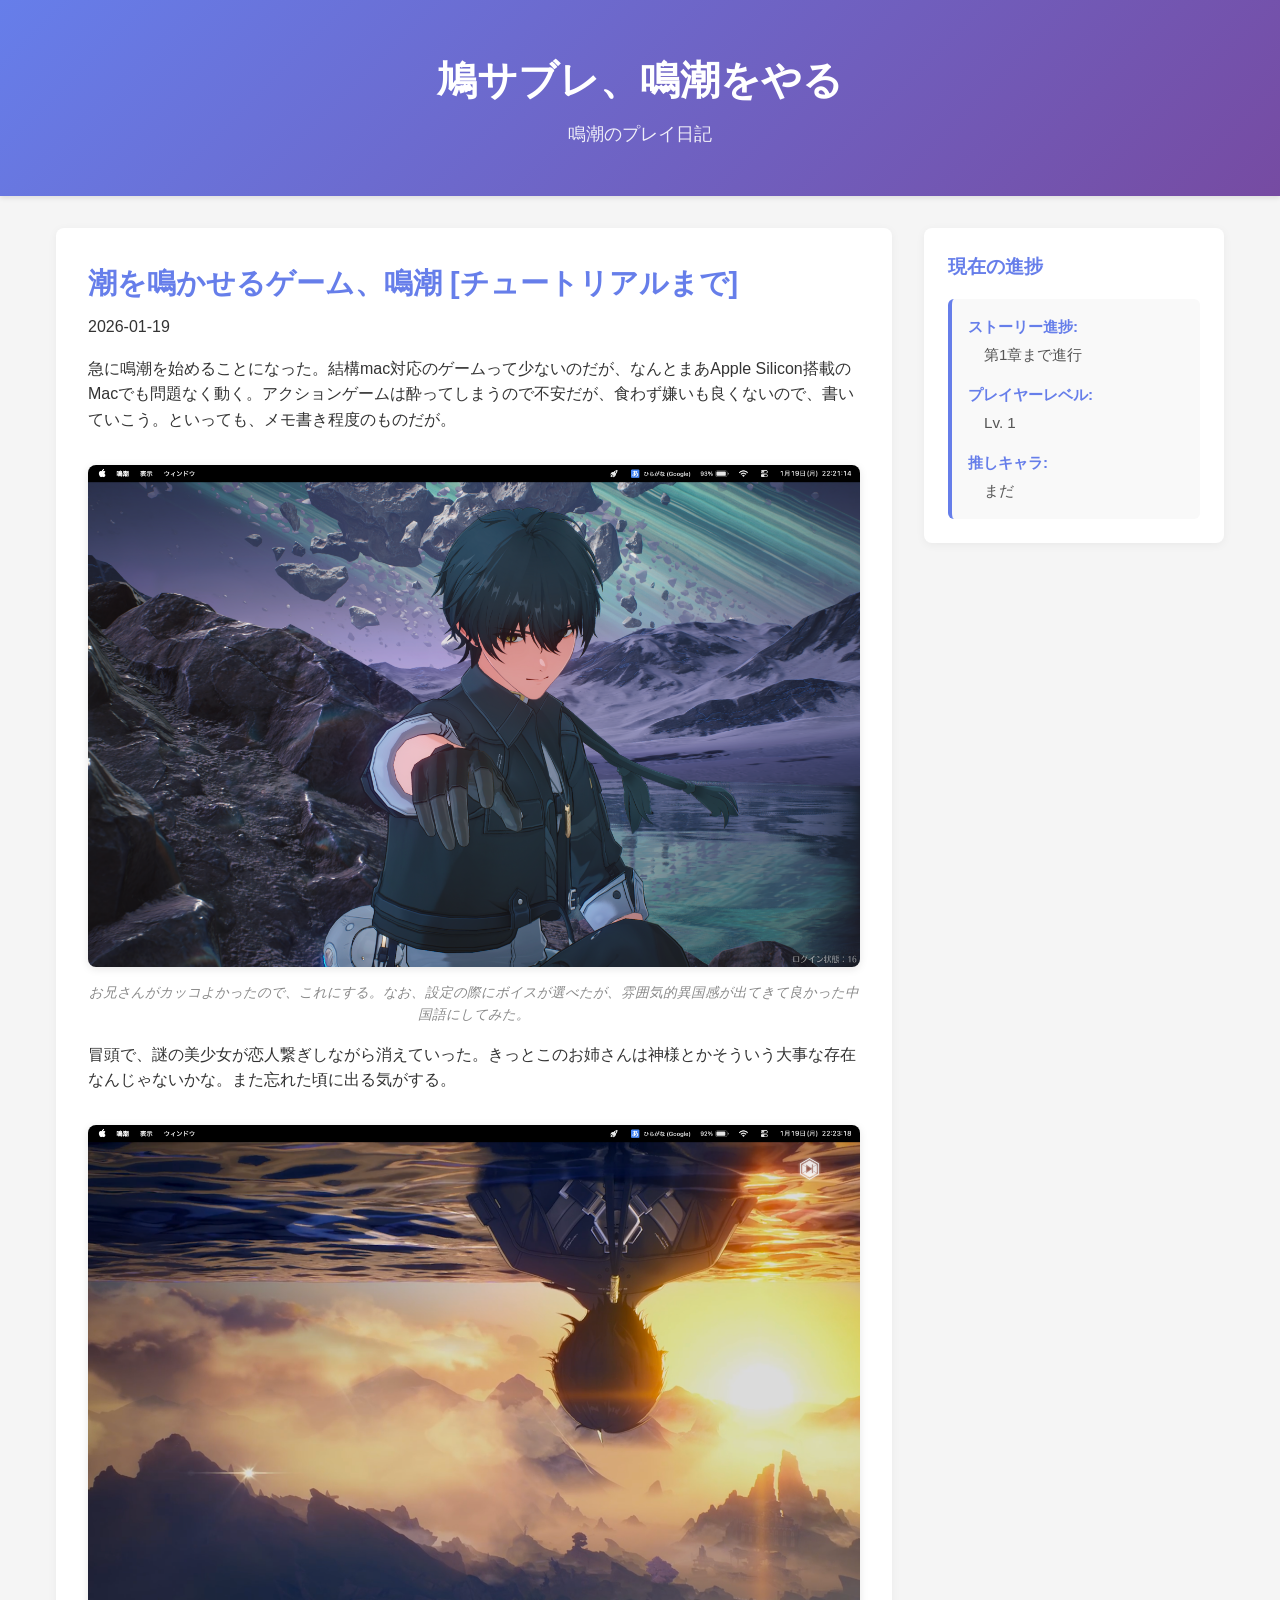
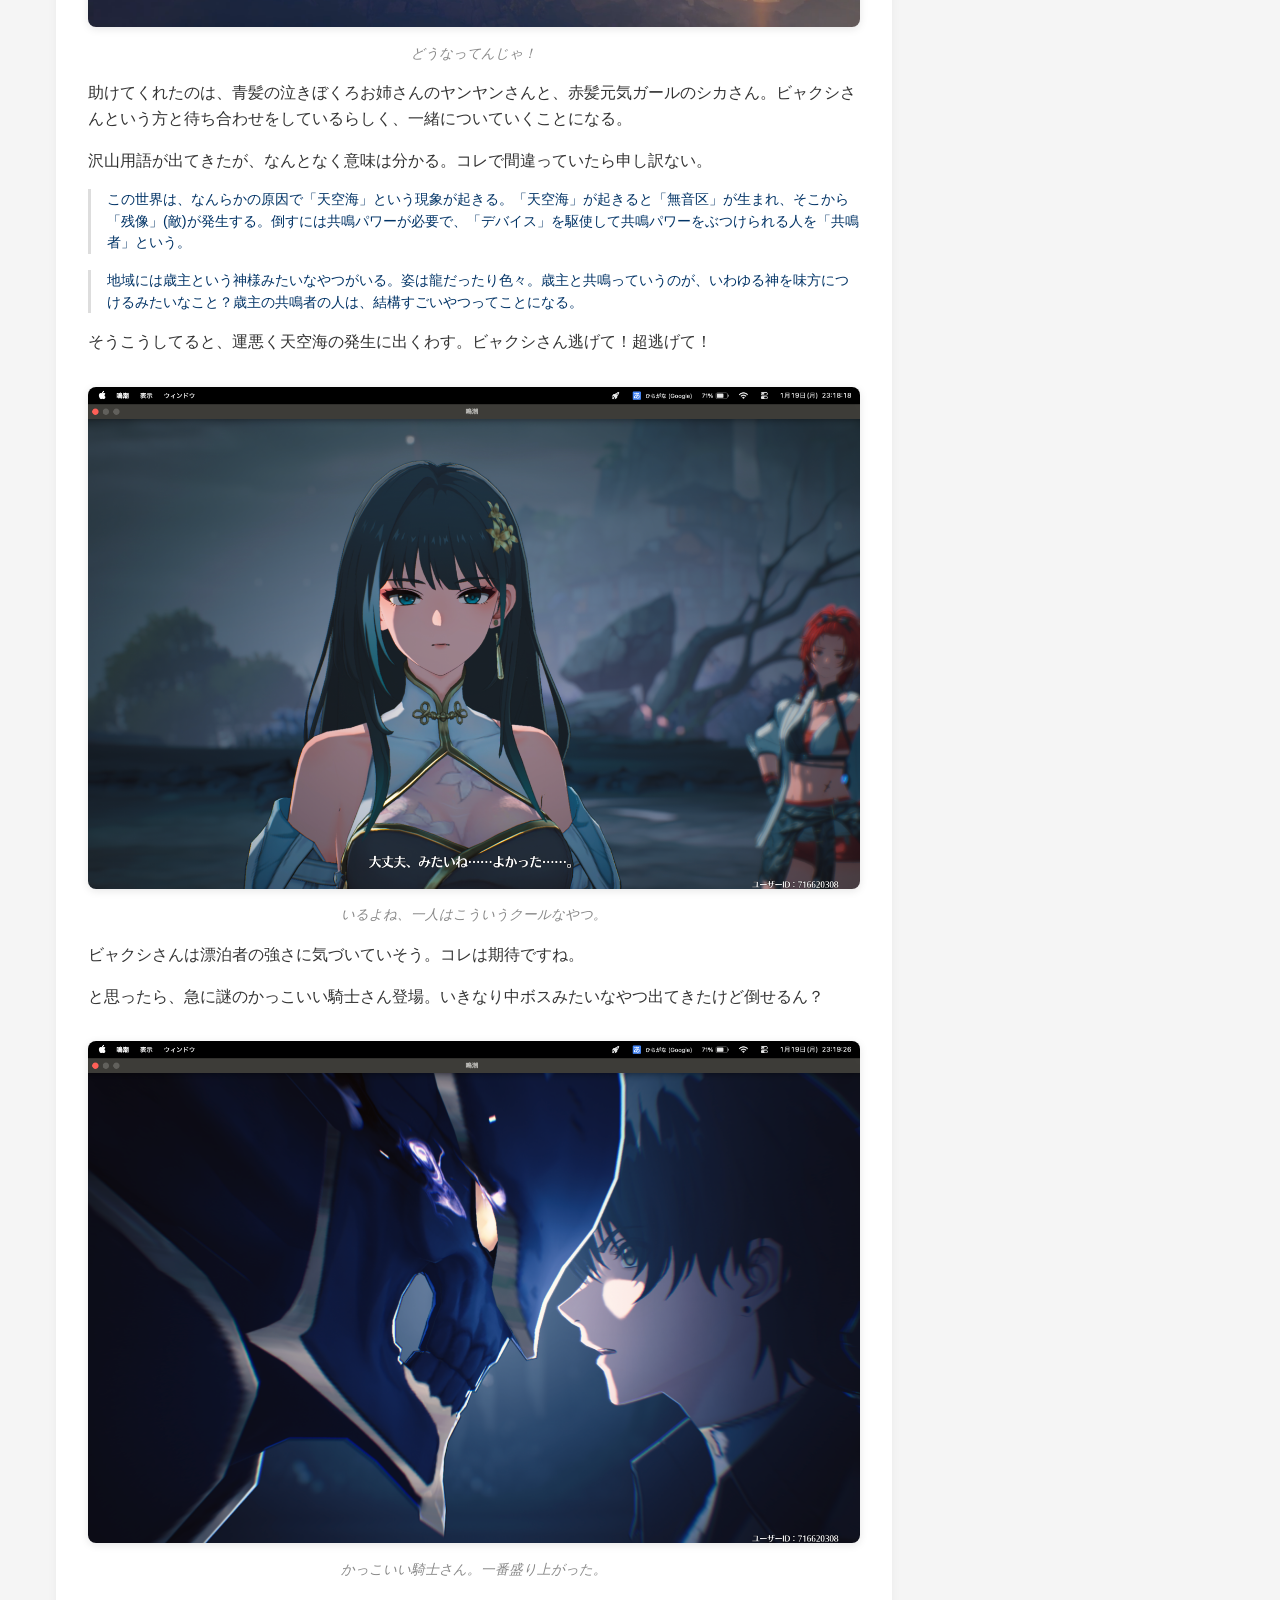
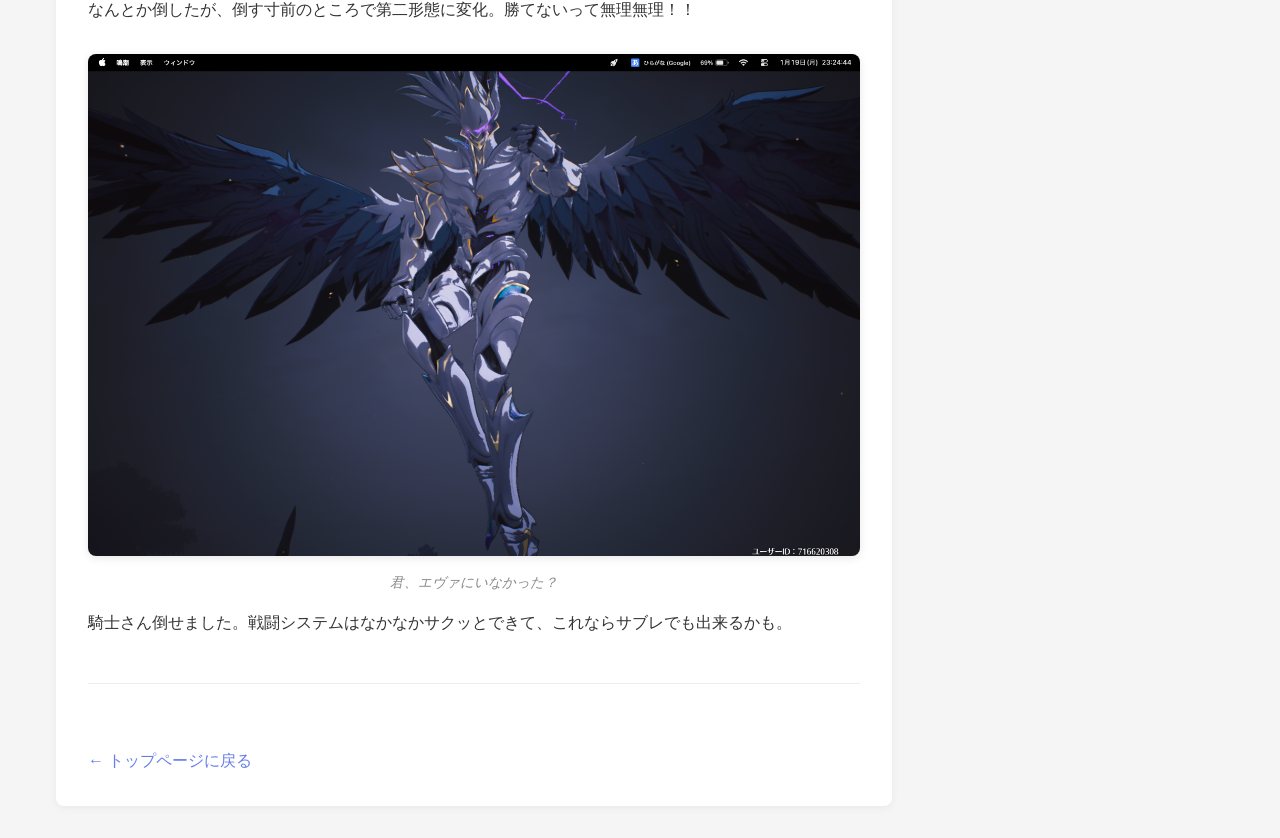
==== posts/2026-01-19.html @ f9e0511e "init" ====
<!DOCTYPE html>
<html lang="ja">
<head>
    <meta charset="UTF-8">
    <meta name="viewport" content="width=device-width, initial-scale=1.0">
    <title>潮を鳴かせるゲーム、鳴潮 - 鳩サブレ、鳴潮をやる</title>
    <link rel="stylesheet" href="../style.css">
</head>
<body>
    <header>
        <h1>鳩サブレ、鳴潮をやる</h1>
        <p>鳴潮のプレイ日記</p>
    </header>

    <main class="container">
        <section class="posts">
            <article class="post">
                <h2>潮を鳴かせるゲーム、鳴潮 [チュートリアルまで]</h2>
                <p class="date">2026-01-19</p>

                <p>急に鳴潮を始めることになった。結構mac対応のゲームって少ないのだが、なんとまあApple Silicon搭載のMacでも問題なく動く。アクションゲームは酔ってしまうので不安だが、食わず嫌いも良くないので、書いていこう。といっても、メモ書き程度のものだが。</p>

                <div class="post-image-group" data-src="../image/2026-01-19/1_oniisan.png" data-caption="お兄さんがカッコよかったので、これにする。なお、設定の際にボイスが選べたが、雰囲気的異国感が出てきて良かった中国語にしてみた。"></div>

                <p>冒頭で、謎の美少女が恋人繋ぎしながら消えていった。きっとこのお姉さんは神様とかそういう大事な存在なんじゃないかな。また忘れた頃に出る気がする。</p>
                <div class="post-image-group" data-src="../image/2026-01-19/4_amazing.png" data-caption="どうなってんじゃ！"></div>

                <p>助けてくれたのは、青髪の泣きぼくろお姉さんのヤンヤンさんと、赤髪元気ガールのシカさん。ビャクシさんという方と待ち合わせをしているらしく、一緒についていくことになる。</p>
                <p>沢山用語が出てきたが、なんとなく意味は分かる。コレで間違っていたら申し訳ない。</p>
                <p class="post-kousatu">この世界は、なんらかの原因で「天空海」という現象が起きる。「天空海」が起きると「無音区」が生まれ、そこから「残像」(敵)が発生する。倒すには共鳴パワーが必要で、「デバイス」を駆使して共鳴パワーをぶつけられる人を「共鳴者」という。</p>
                <p class="post-kousatu">地域には歳主という神様みたいなやつがいる。姿は龍だったり色々。歳主と共鳴っていうのが、いわゆる神を味方につけるみたいなこと？歳主の共鳴者の人は、結構すごいやつってことになる。</p>

                <p>そうこうしてると、運悪く天空海の発生に出くわす。ビャクシさん逃げて！超逃げて！</p>
                <div class="post-image-group" data-src="../image/2026-01-19/9_byakusi.png" data-caption="いるよね、一人はこういうクールなやつ。"></div>

                <p>ビャクシさんは漂泊者の強さに気づいていそう。コレは期待ですね。</p>
                <p>と思ったら、急に謎のかっこいい騎士さん登場。いきなり中ボスみたいなやつ出てきたけど倒せるん？</p>
                <div class="post-image-group" data-src="../image/2026-01-19/10_kakkoii.png" data-caption="かっこいい騎士さん。一番盛り上がった。"></div>

                <p>なんとか倒したが、倒す寸前のところで第二形態に変化。勝てないって無理無理！！</p>
                <div class="post-image-group" data-src="../image/2026-01-19/11_eva.png" data-caption="君、エヴァにいなかった？"></div>

                <p>騎士さん倒せました。戦闘システムはなかなかサクッとできて、これならサブレでも出来るかも。</p>
                <p></p>

                
            </article>
            
            <a href="../index.html" class="back-link">← トップページに戻る</a>
        </section>

        <aside class="sidebar" id="sidebar-progress">
        </aside>
    </main>

    <script src="../components/progress.js"></script>
    <script src="../components/post-image.js"></script>
    <script>
        renderProgressInfo('#sidebar-progress');
    </script>
</body>
</html>
---- style.css ----
* {
    margin: 0;
    padding: 0;
    box-sizing: border-box;
}

body {
    font-family: 'Segoe UI', Tahoma, Geneva, Verdana, sans-serif;
    line-height: 1.6;
    color: #333;
    background-color: #f5f5f5;
}

header {
    background: linear-gradient(135deg, #667eea 0%, #764ba2 100%);
    color: white;
    text-align: center;
    padding: 3rem 1rem;
    box-shadow: 0 2px 5px rgba(0,0,0,0.1);
}

header h1 {
    font-size: 2.5rem;
    margin-bottom: 0.5rem;
}

header p {
    font-size: 1.1rem;
    opacity: 0.9;
}

.container {
    display: grid;
    grid-template-columns: 1fr 300px;
    gap: 2rem;
    max-width: 1200px;
    margin: 2rem auto;
    padding: 0 1rem;
}

.posts {
    background: white;
    padding: 2rem;
    border-radius: 8px;
    box-shadow: 0 2px 10px rgba(0,0,0,0.05);
}

.posts h2 {
    color: #667eea;
    margin-bottom: 1.5rem;
    font-size: 1.5rem;
}

.post-list {
    list-style: none;
}

.post-list li {
    padding: 0.75rem 0;
    border-bottom: 1px solid #eee;
}

.post-list li:last-child {
    border-bottom: none;
}

.post-list a {
    color: #667eea;
    text-decoration: none;
    font-size: 1.1rem;
    transition: color 0.3s;
}

.post-list a:hover {
    color: #764ba2;
    text-decoration: underline;
}

.post {
    margin-bottom: 3rem;
    padding-bottom: 2rem;
    border-bottom: 1px solid #eee;
}

.post:last-child {
    border-bottom: none;
    margin-bottom: 0;
    padding-bottom: 0;
}

.post h2 {
    margin-bottom: 0.5rem;
    font-size: 1.8rem;
}

.post-title-link {
    color: #667eea;
    text-decoration: none;
    transition: color 0.3s;
}

.post-title-link:hover {
    color: #764ba2;
}

.post-date {
    color: #888;
    font-size: 0.9rem;
    margin-bottom: 1rem;
}

.post-image {
    max-width: 100%;
    height: auto;
    border-radius: 8px;
    margin: 1rem 0 0.5rem 0;
    box-shadow: 0 2px 8px rgba(0,0,0,0.1);
}

.post-caption {
    font-size: 0.85rem;
    color: #888;
    margin: 0 0 1rem 0;
    font-style: italic;
    text-align: center;
}

.post-kousatu {
    font-size: 0.9rem;
    color: #003366;
    margin: 0.5rem 0 1rem 0;
    padding-left: 1rem;
    border-left: 3px solid #ddd;
    line-height: 1.5;
}

.post p {
    margin-bottom: 1rem;
}

.back-link {
    display: inline-block;
    margin-top: 1rem;
    color: #667eea;
    text-decoration: none;
    transition: color 0.3s;
    font-weight: 500;
}

.back-link:hover {
    color: #764ba2;
    text-decoration: underline;
}

.sidebar {
    background: white;
    padding: 1.5rem;
    border-radius: 8px;
    box-shadow: 0 2px 10px rgba(0,0,0,0.05);
    height: fit-content;
}

.sidebar h3 {
    color: #667eea;
    margin-top: 0;
    margin-bottom: 1rem;
    font-size: 1.2rem;
}

.sidebar p {
    font-size: 0.95rem;
    margin-bottom: 1.5rem;
    line-height: 1.5;
}

.sidebar ul {
    list-style: none;
}

.sidebar ul li {
    margin-bottom: 0.5rem;
}

.sidebar ul li a {
    color: #667eea;
    text-decoration: none;
    transition: color 0.3s;
}

.sidebar ul li a:hover {
    color: #764ba2;
    text-decoration: underline;
}

.progress-info {
    background-color: #f9f9f9;
    padding: 1rem;
    border-radius: 6px;
    border-left: 4px solid #667eea;
}

.progress-item {
    margin-bottom: 1rem;
}

.progress-item:last-child {
    margin-bottom: 0;
}

.progress-item strong {
    color: #667eea;
    display: block;
    margin-bottom: 0.3rem;
    font-size: 0.95rem;
}

.progress-item p {
    margin: 0;
    padding-left: 1rem;
    color: #555;
}

footer {
    background-color: #333;
    color: white;
    text-align: center;
    padding: 2rem 1rem;
    margin-top: 3rem;
    font-size: 0.9rem;
}

@media (max-width: 768px) {
    .container {
        grid-template-columns: 1fr;
    }

    header h1 {
        font-size: 1.8rem;
    }

    .posts {
        padding: 1rem;
    }

    .sidebar {
        padding: 1rem;
    }
}
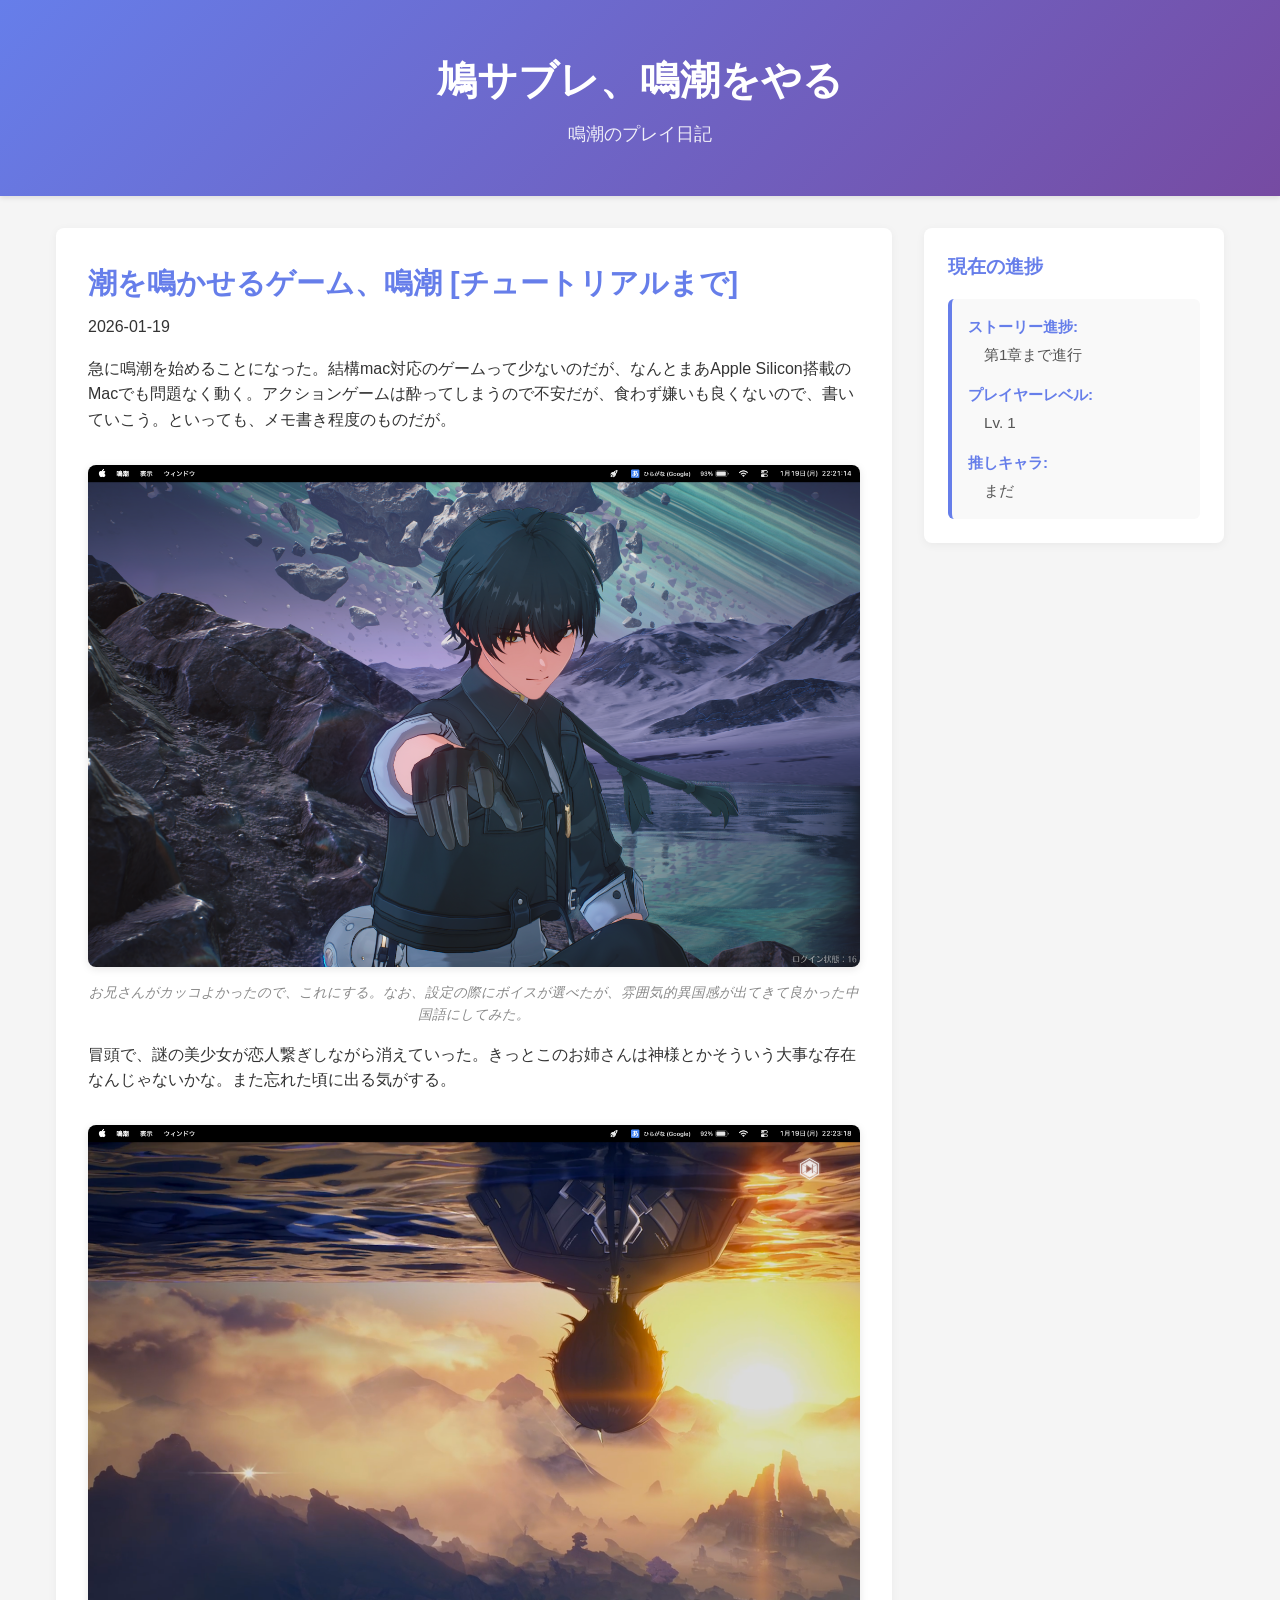
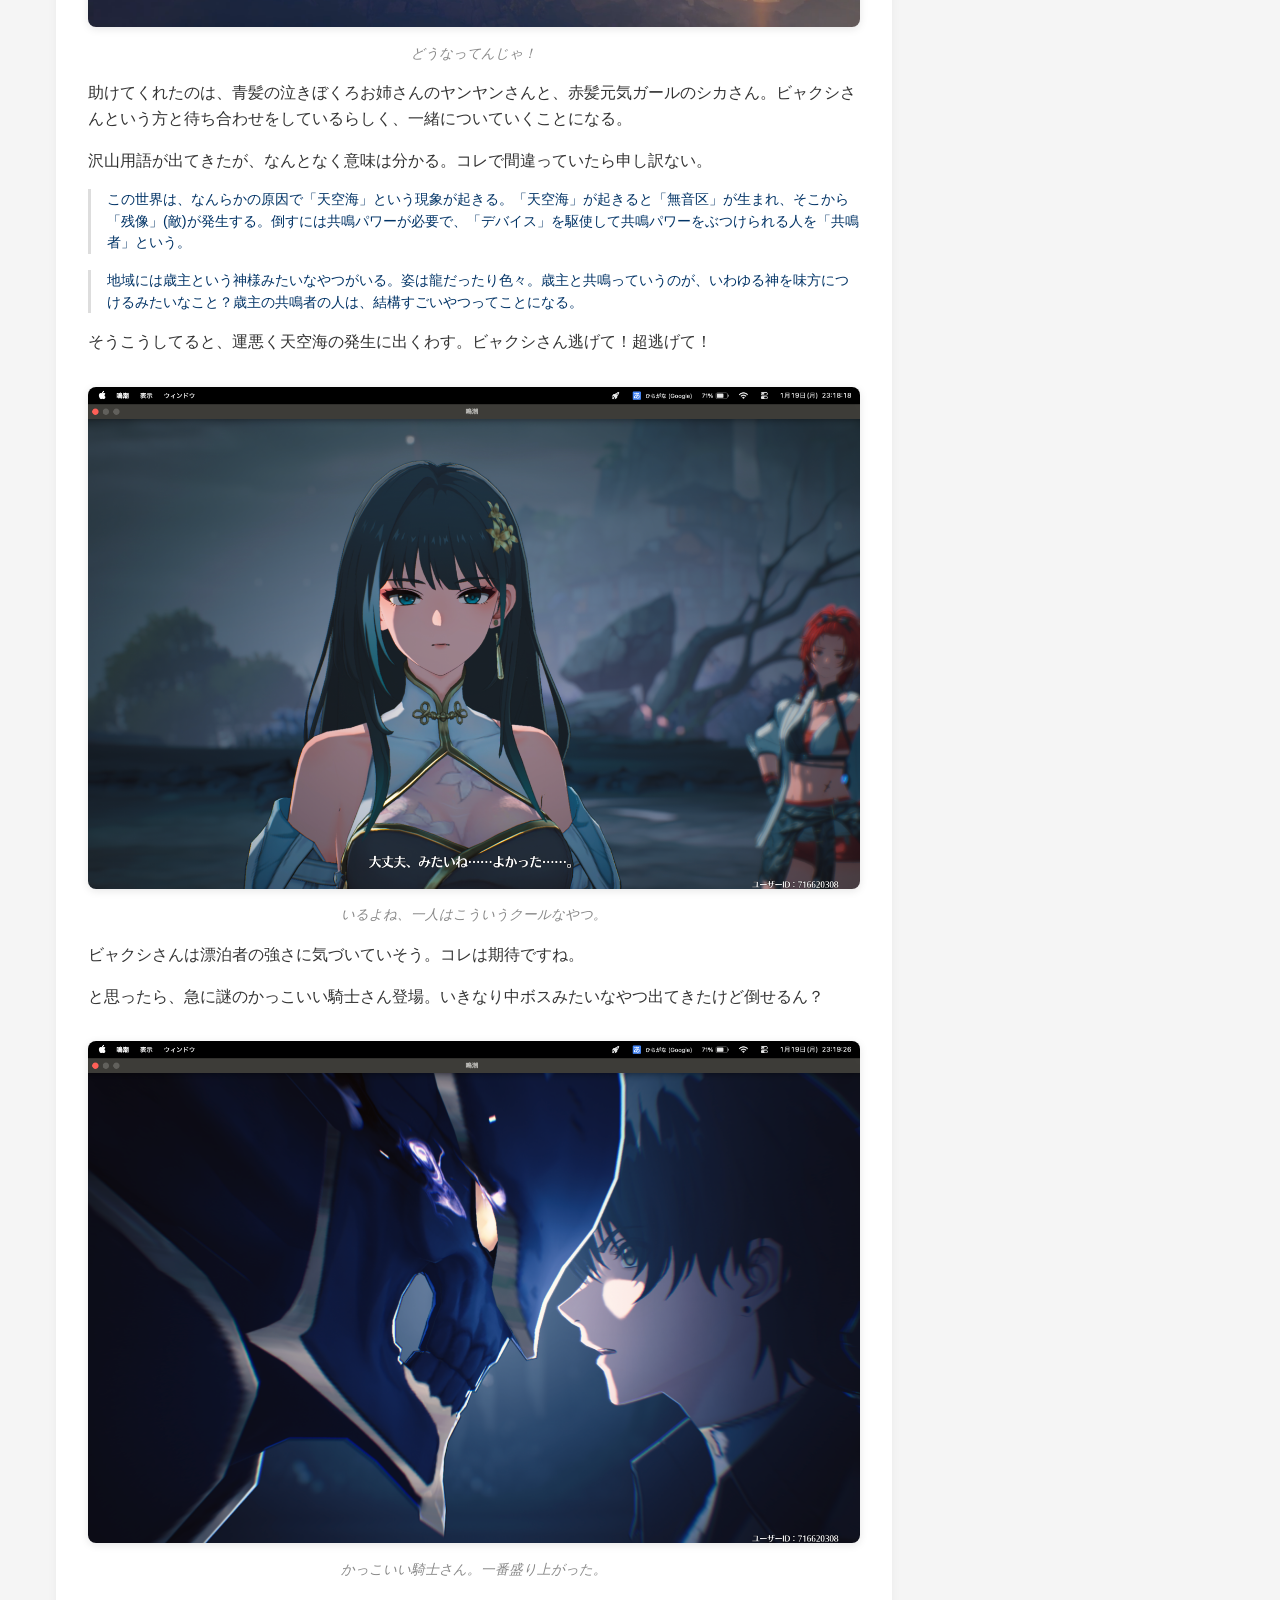
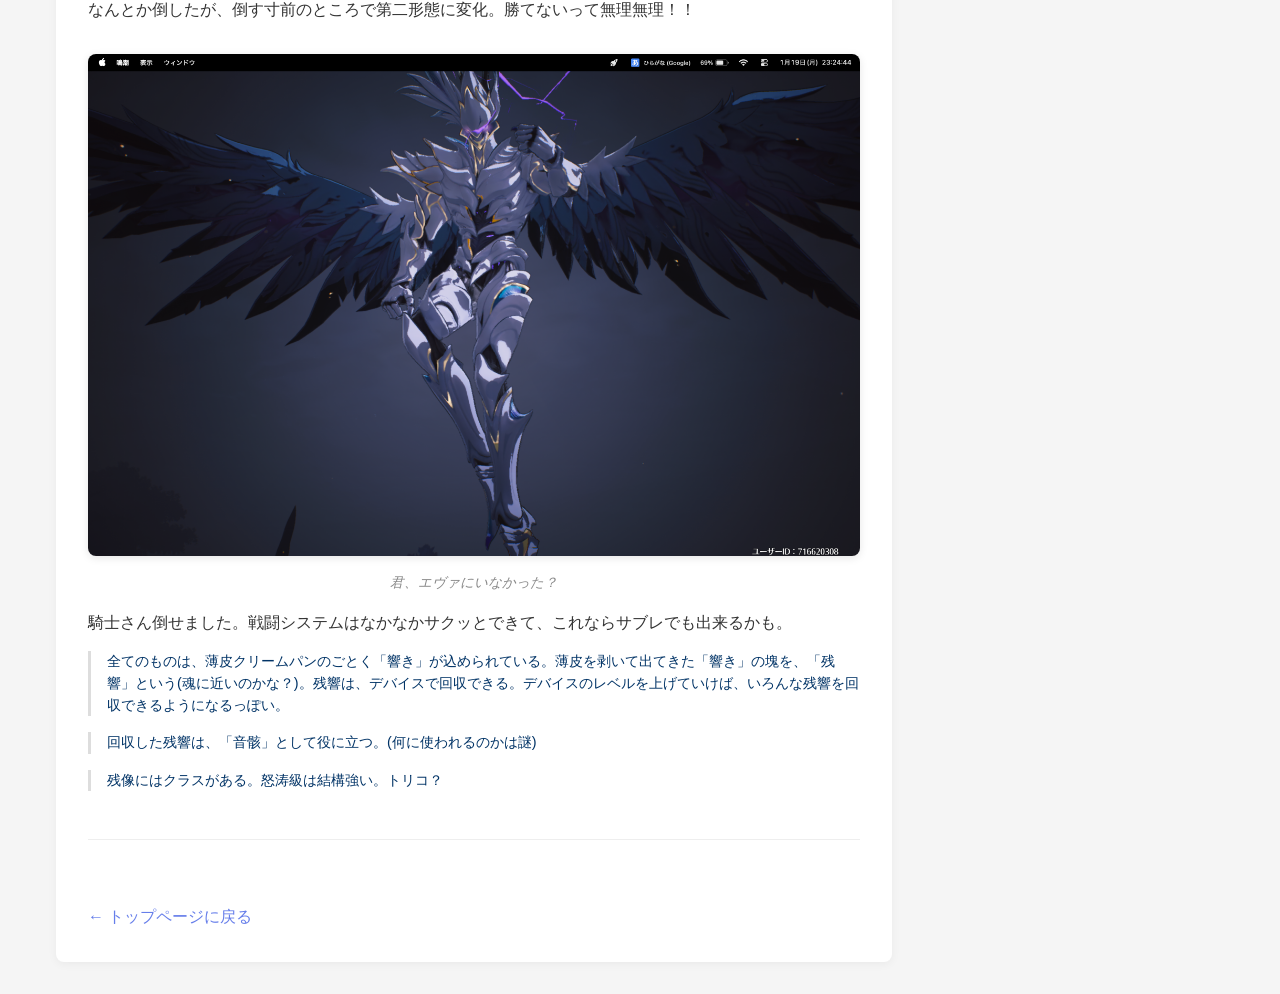
==== commit 664c92a1: "追加した" ====
--- a/posts/2026-01-19.html
+++ b/posts/2026-01-19.html
@@ -41,8 +41,10 @@
                 <div class="post-image-group" data-src="../image/2026-01-19/11_eva.png" data-caption="君、エヴァにいなかった？"></div>
 
                 <p>騎士さん倒せました。戦闘システムはなかなかサクッとできて、これならサブレでも出来るかも。</p>
-                <p></p>
 
+                <p class="post-kousatu">全てのものは、薄皮クリームパンのごとく「響き」が込められている。薄皮を剥いて出てきた「響き」の塊を、「残響」という(魂に近いのかな？)。残響は、デバイスで回収できる。デバイスのレベルを上げていけば、いろんな残響を回収できるようになるっぽい。</p>
+                <p class="post-kousatu">回収した残響は、「音骸」として役に立つ。(何に使われるのかは謎)</p>
+                <p class="post-kousatu">残像にはクラスがある。怒涛級は結構強い。トリコ？</p>
                 
             </article>
             
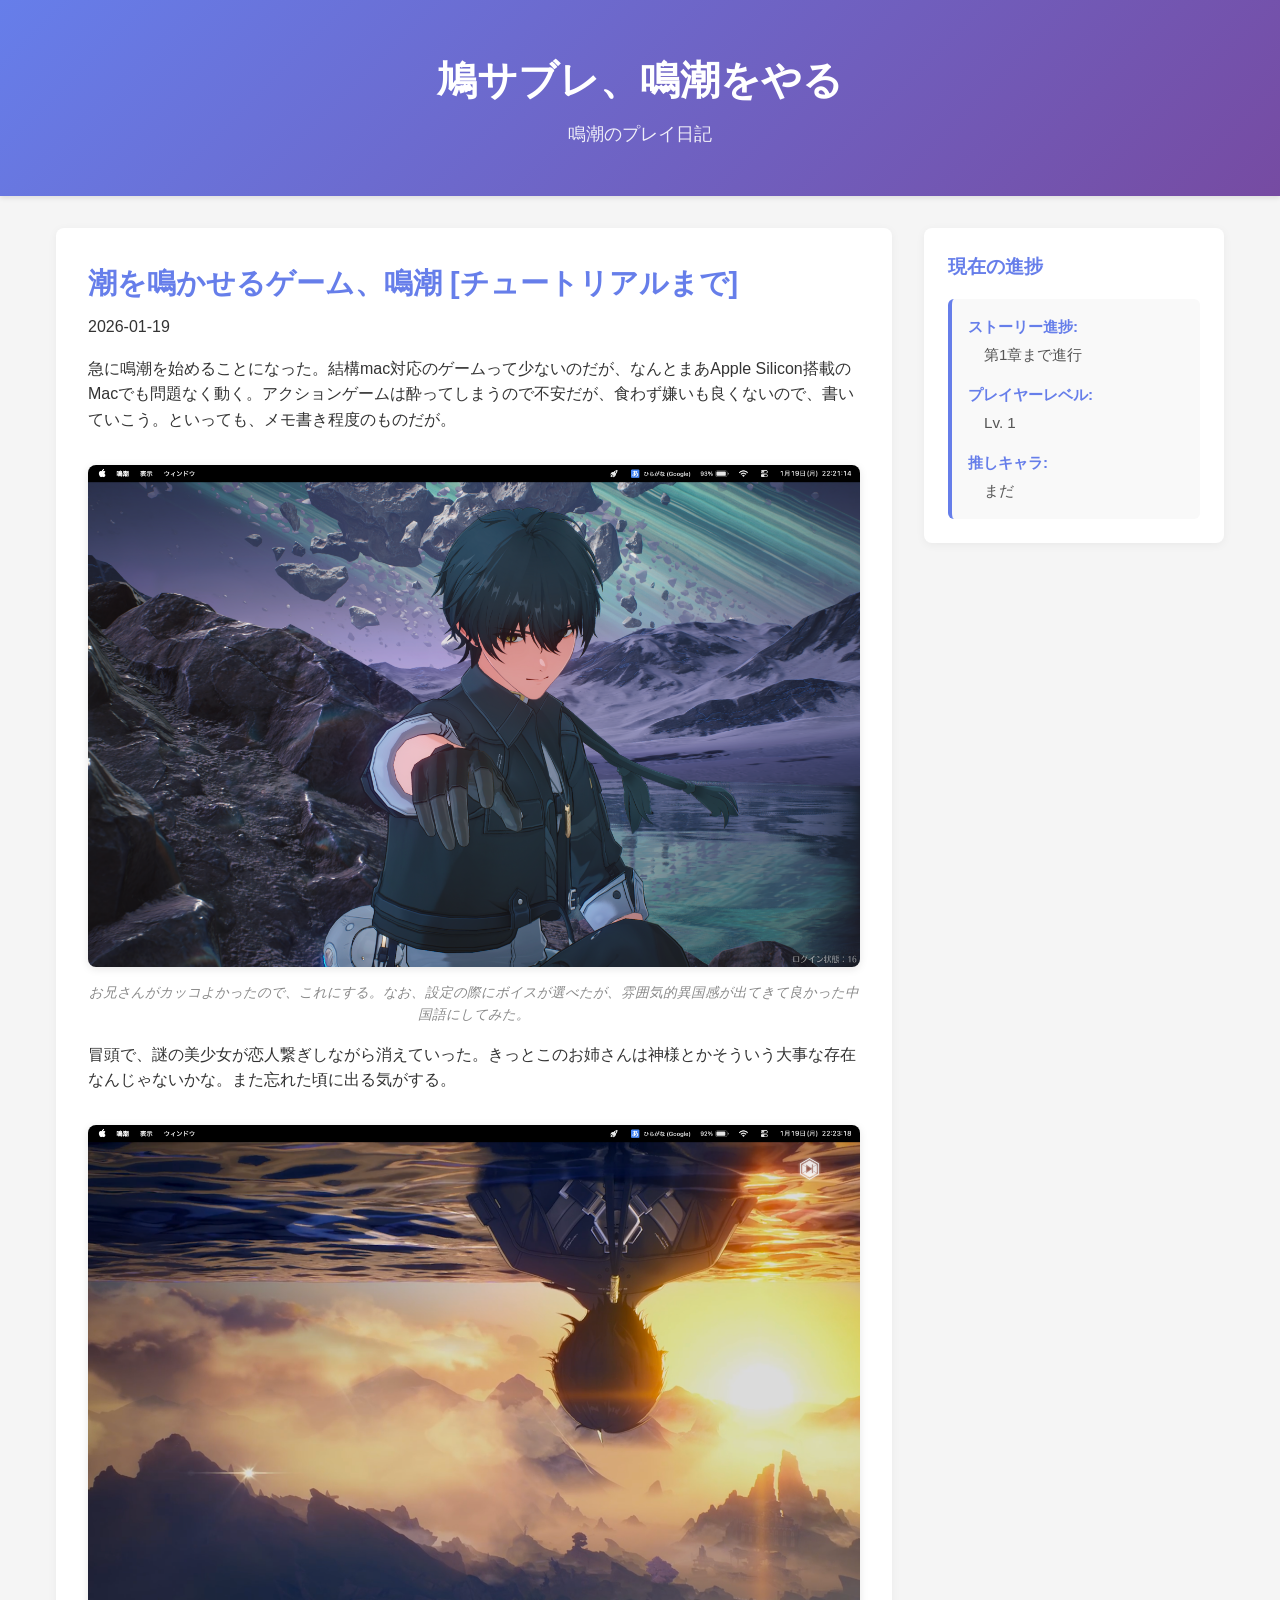
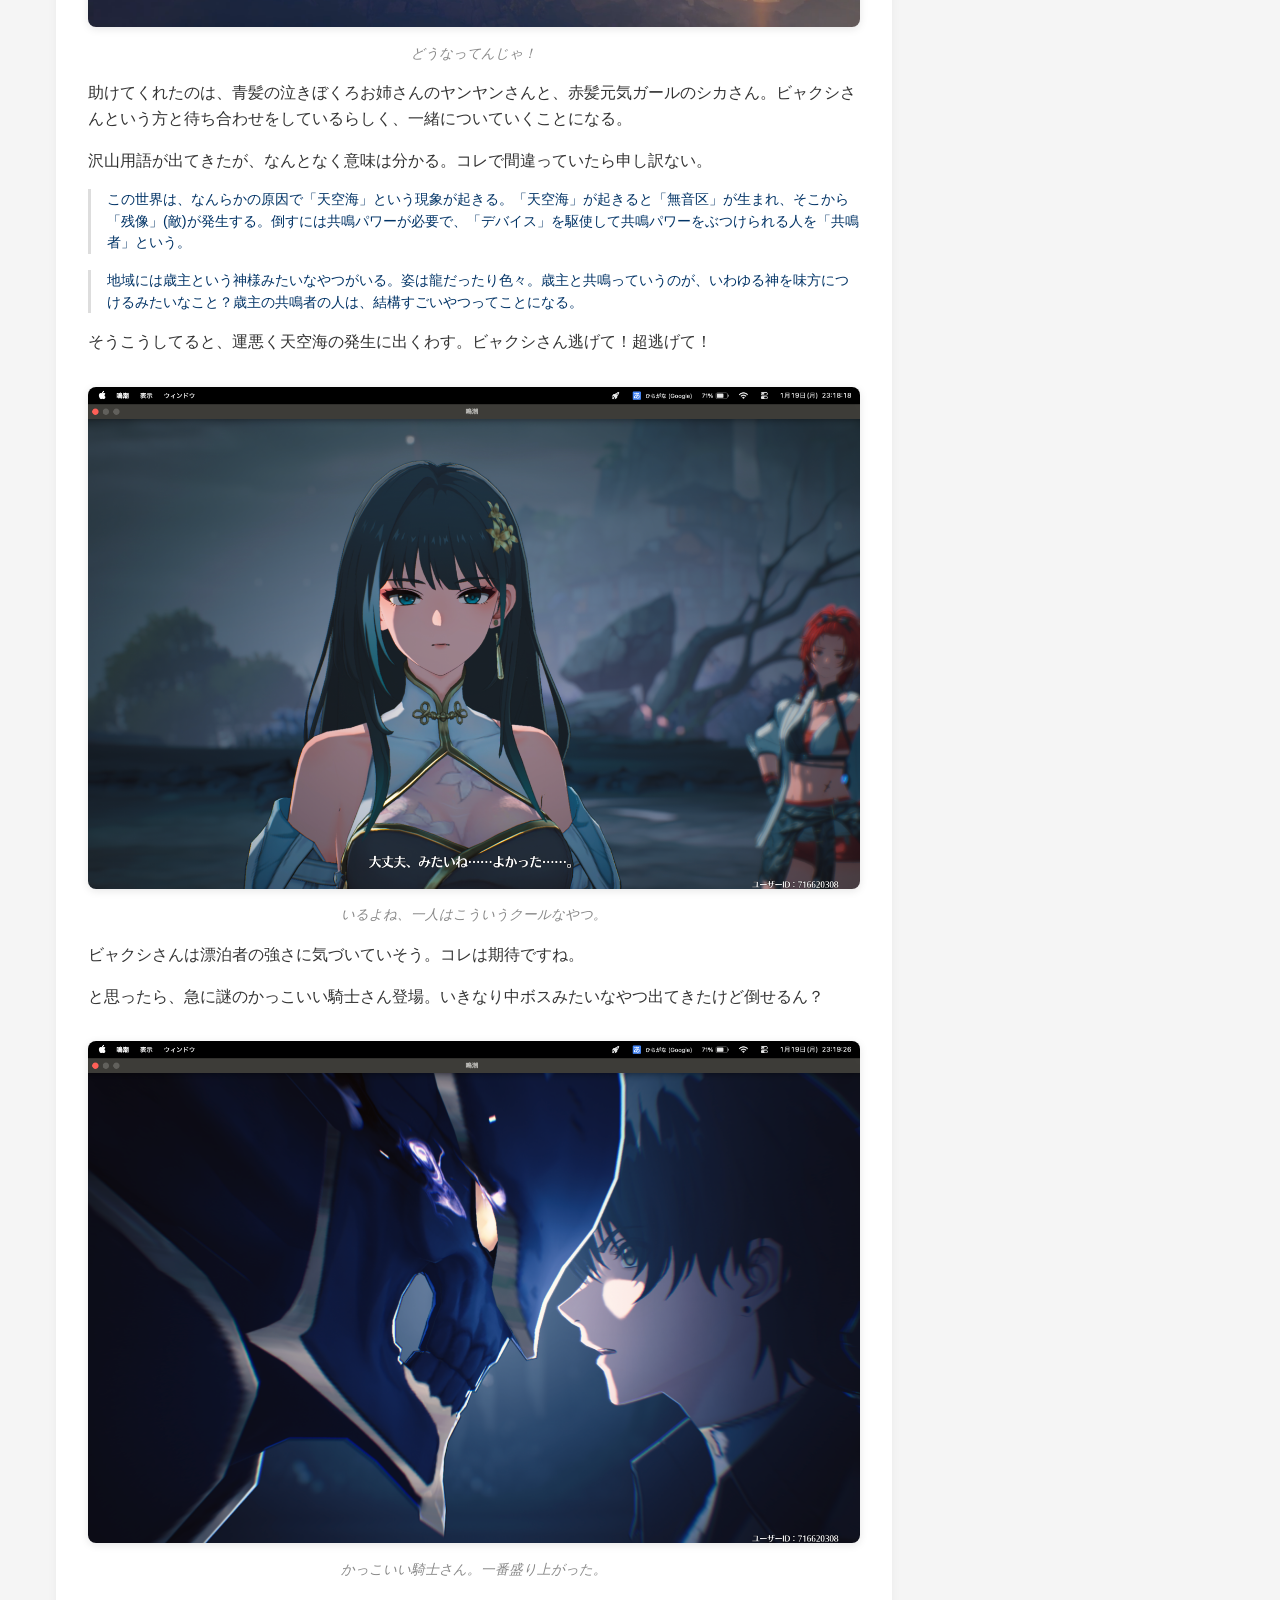
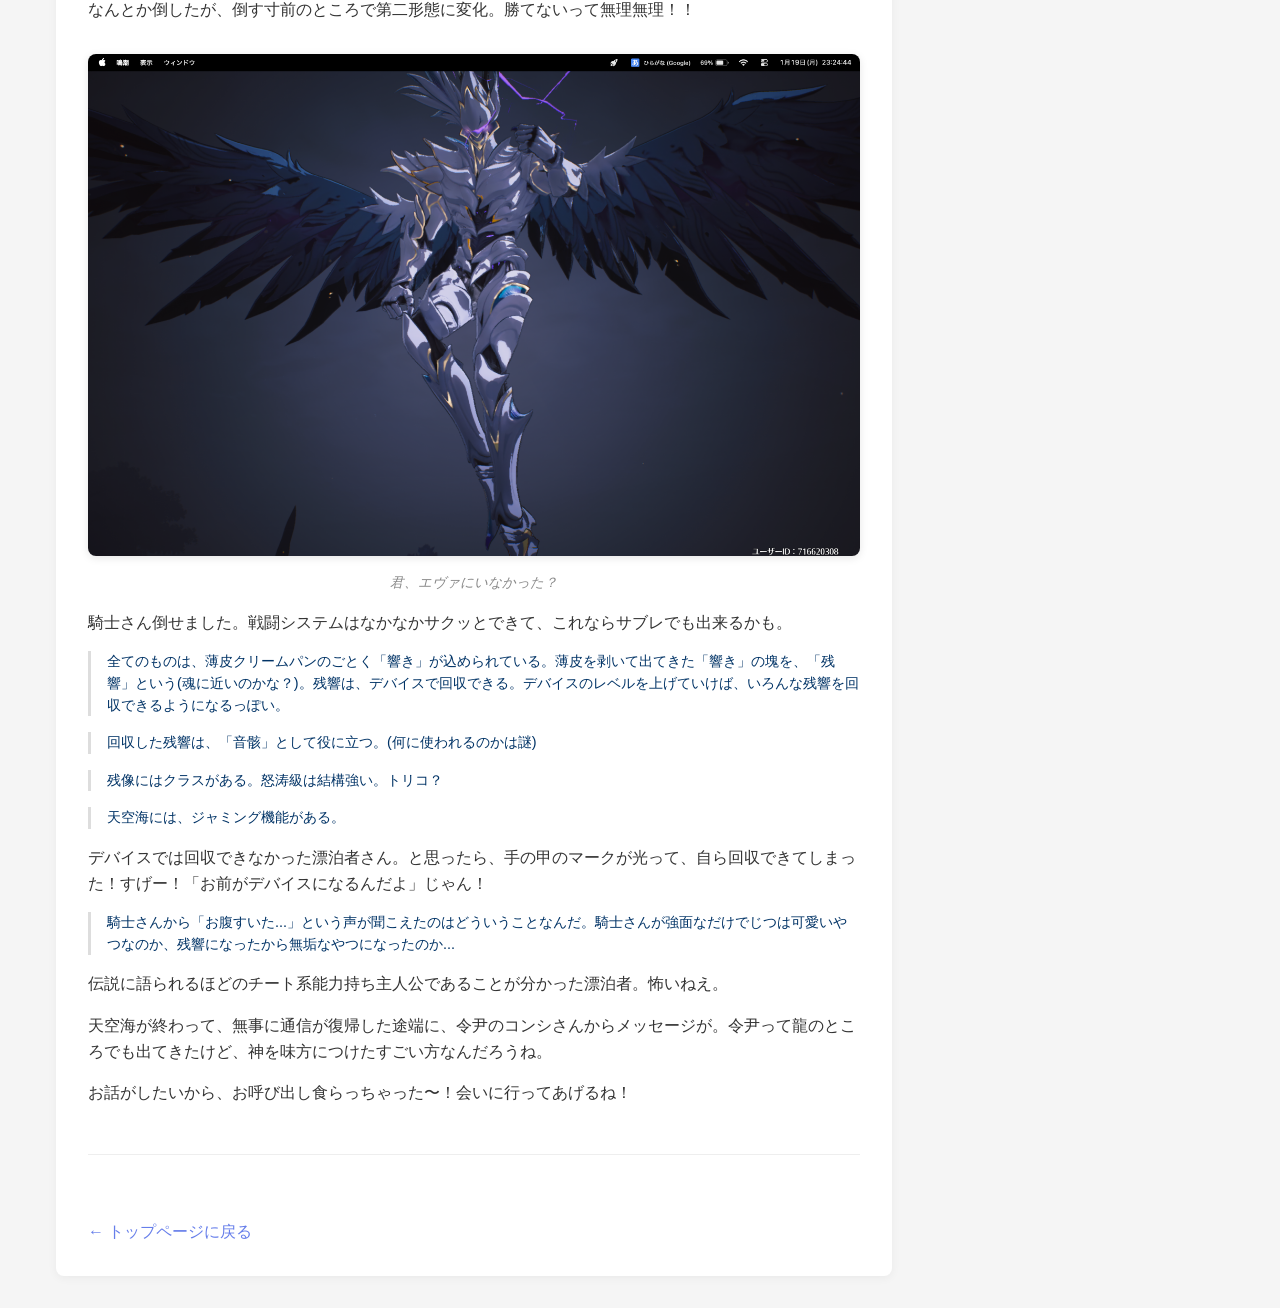
==== commit b82f1996: "tutorial 1" ====
--- a/posts/2026-01-19.html
+++ b/posts/2026-01-19.html
@@ -45,6 +45,14 @@
                 <p class="post-kousatu">全てのものは、薄皮クリームパンのごとく「響き」が込められている。薄皮を剥いて出てきた「響き」の塊を、「残響」という(魂に近いのかな？)。残響は、デバイスで回収できる。デバイスのレベルを上げていけば、いろんな残響を回収できるようになるっぽい。</p>
                 <p class="post-kousatu">回収した残響は、「音骸」として役に立つ。(何に使われるのかは謎)</p>
                 <p class="post-kousatu">残像にはクラスがある。怒涛級は結構強い。トリコ？</p>
+                <p class="post-kousatu">天空海には、ジャミング機能がある。</p>
+
+                <p>デバイスでは回収できなかった漂泊者さん。と思ったら、手の甲のマークが光って、自ら回収できてしまった！すげー！「お前がデバイスになるんだよ」じゃん！</p>
+                <p class="post-kousatu">騎士さんから「お腹すいた...」という声が聞こえたのはどういうことなんだ。騎士さんが強面なだけでじつは可愛いやつなのか、残響になったから無垢なやつになったのか...</p>
+                <p>伝説に語られるほどのチート系能力持ち主人公であることが分かった漂泊者。怖いねえ。</p>
+
+                <p>天空海が終わって、無事に通信が復帰した途端に、令尹のコンシさんからメッセージが。令尹って龍のところでも出てきたけど、神を味方につけたすごい方なんだろうね。</p>
+                <p>お話がしたいから、お呼び出し食らっちゃった〜！会いに行ってあげるね！</p>
                 
             </article>
             
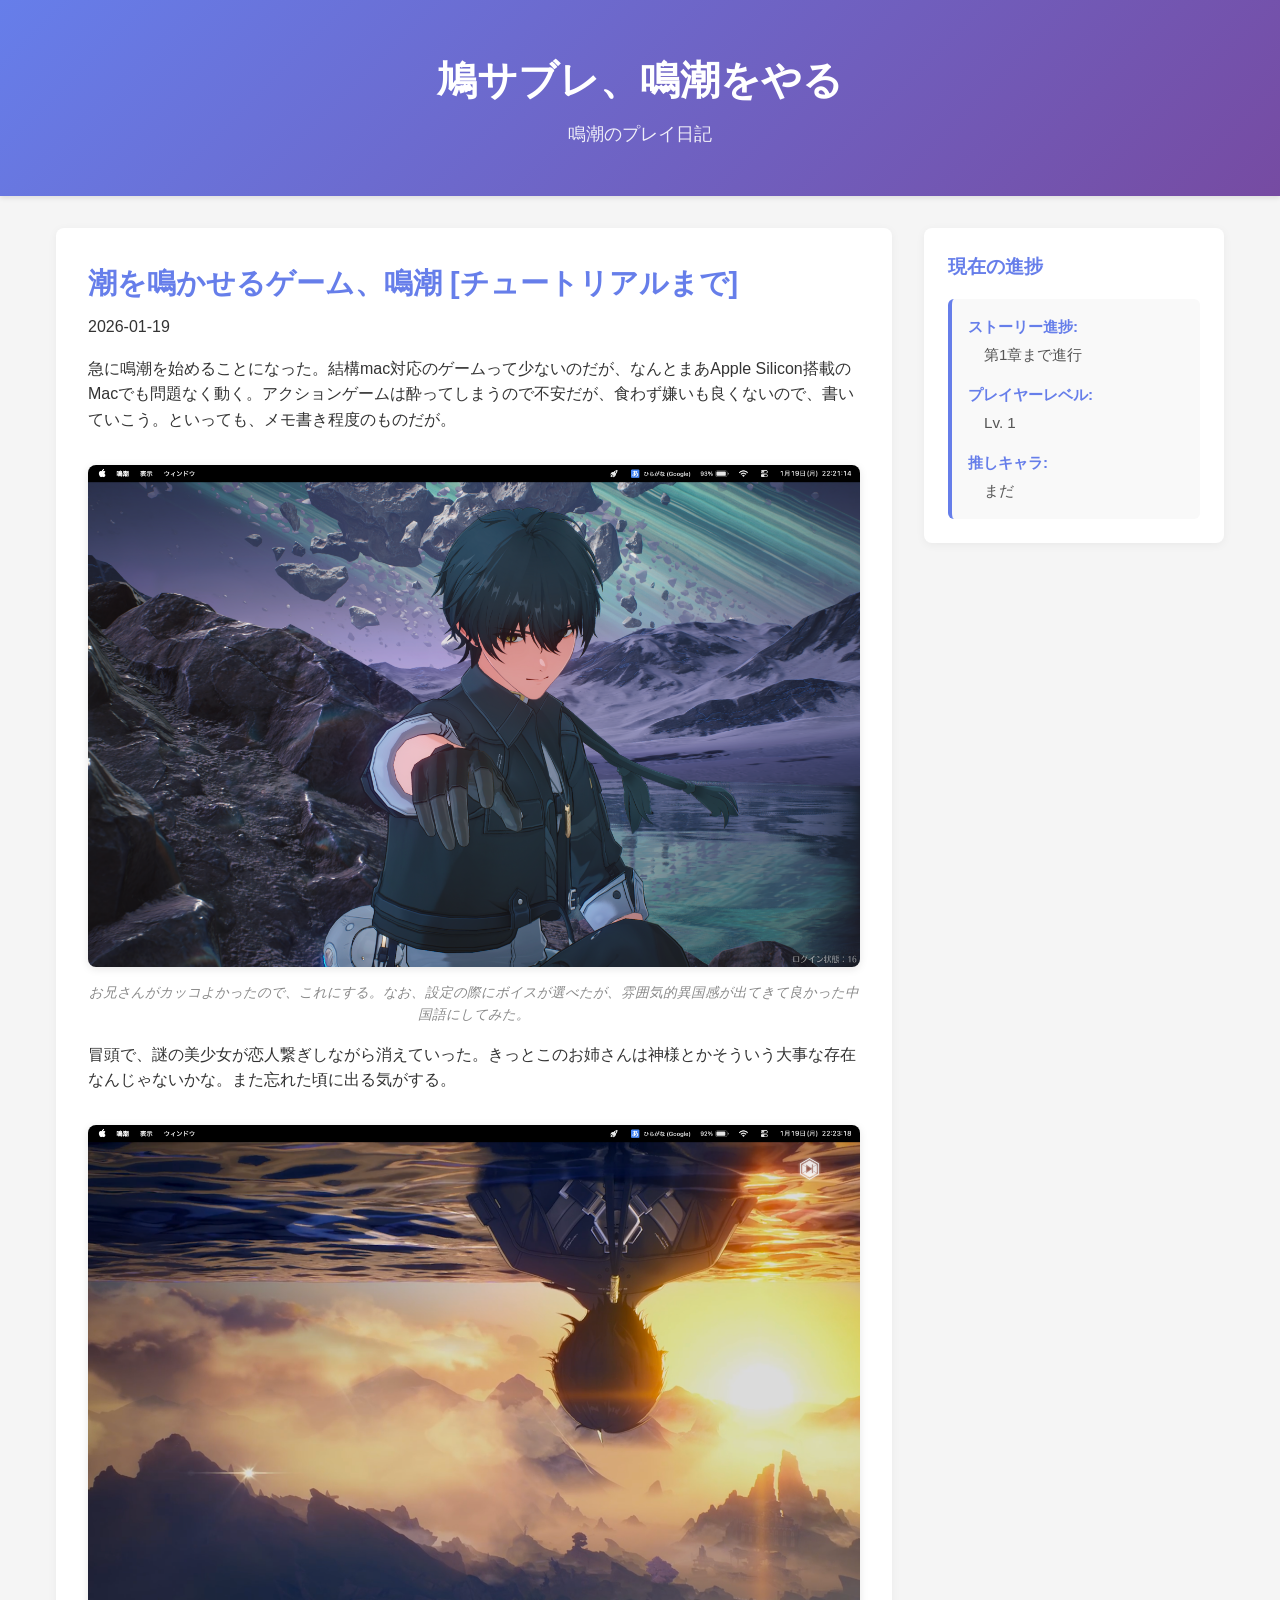
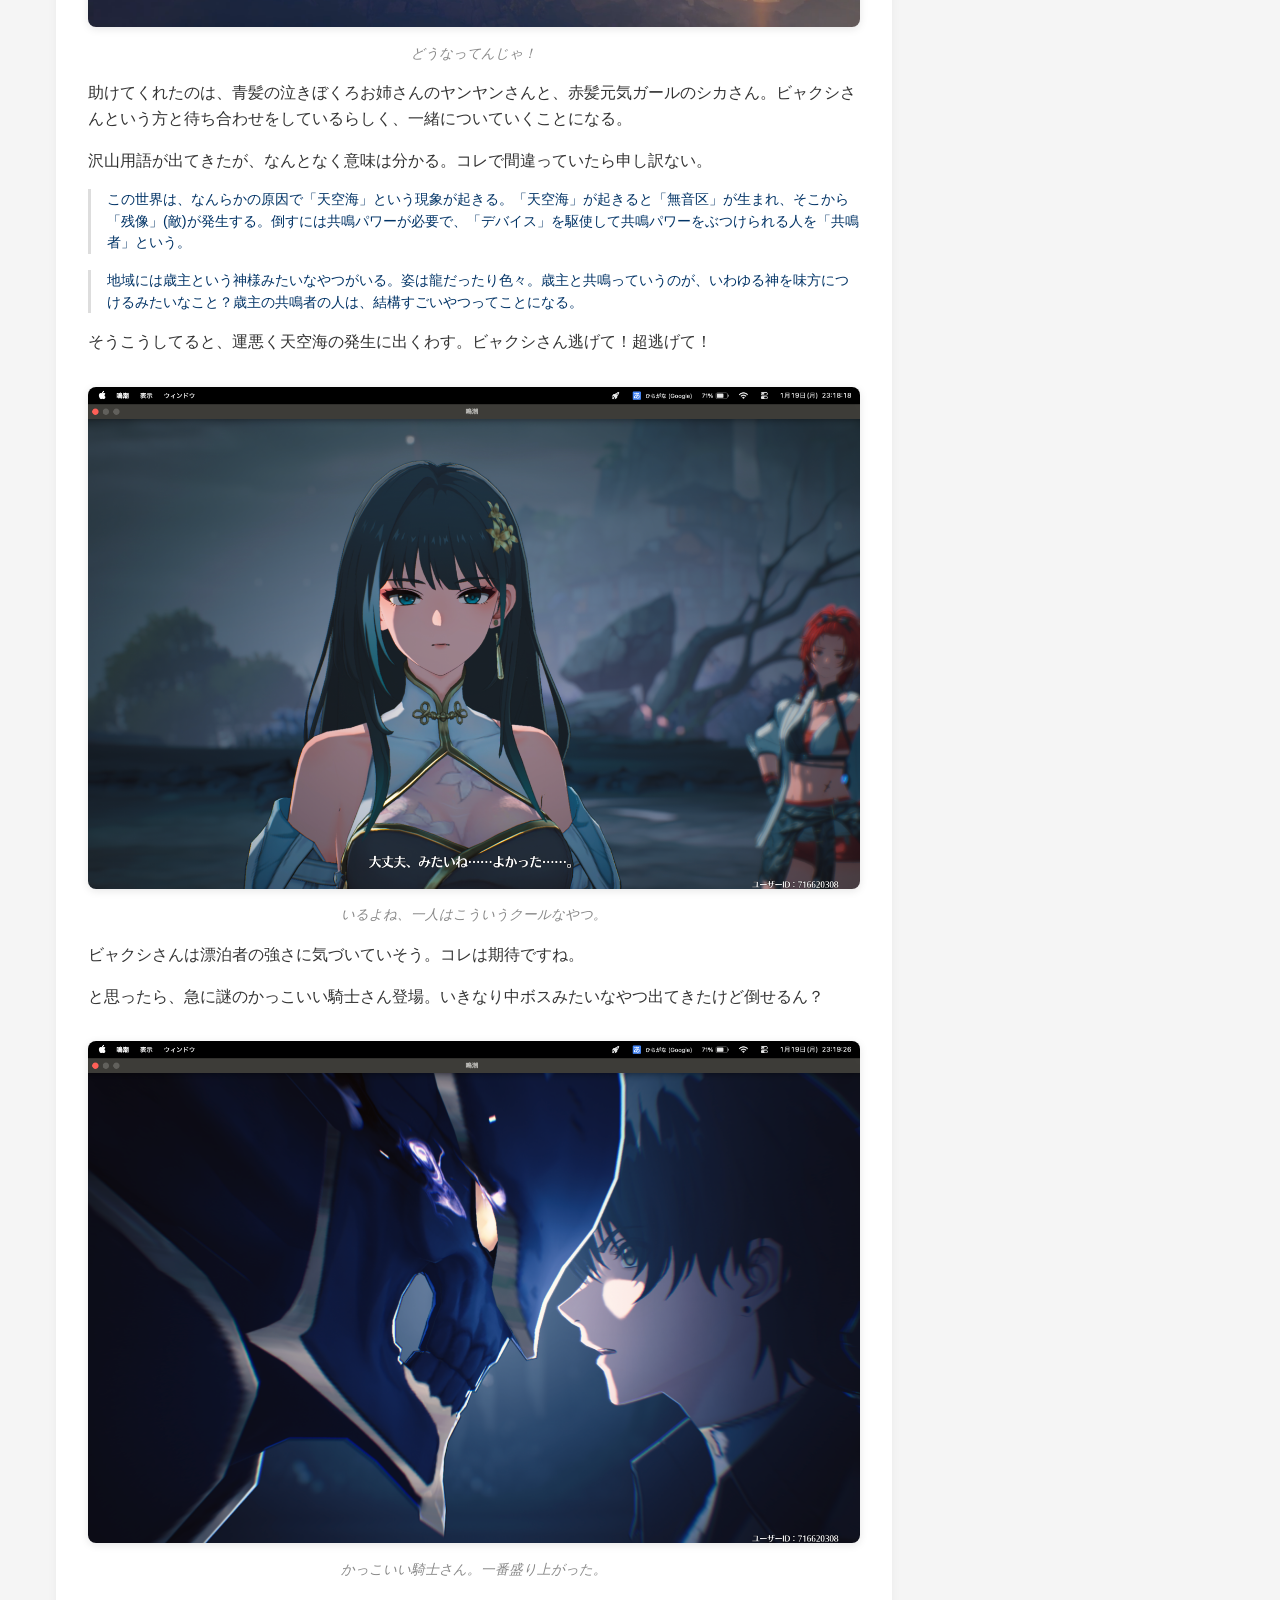
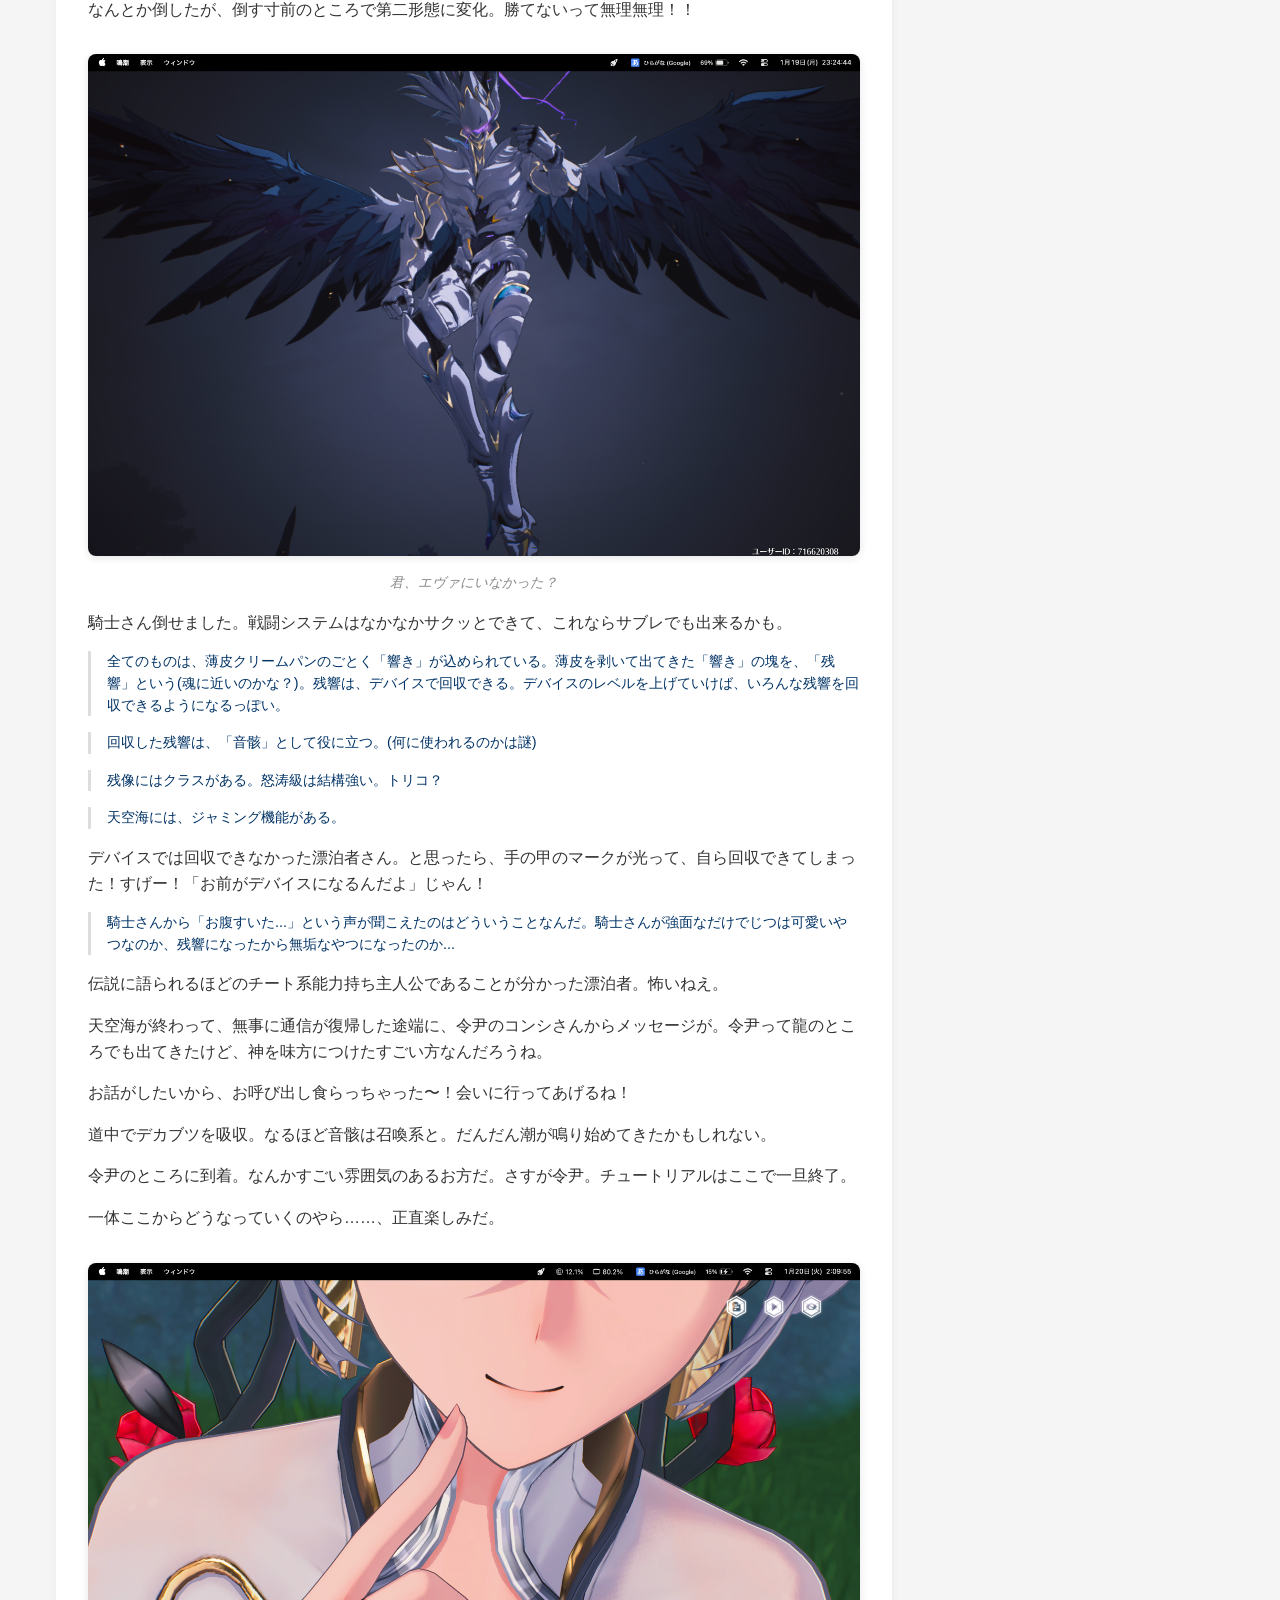
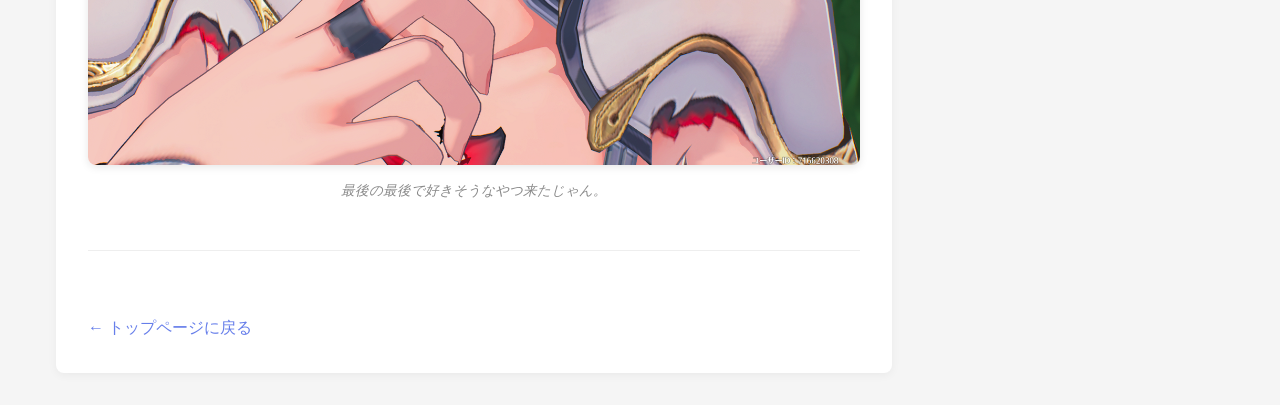
==== commit ee29f7f7: "1.complete" ====
--- a/posts/2026-01-19.html
+++ b/posts/2026-01-19.html
@@ -53,6 +53,11 @@
 
                 <p>天空海が終わって、無事に通信が復帰した途端に、令尹のコンシさんからメッセージが。令尹って龍のところでも出てきたけど、神を味方につけたすごい方なんだろうね。</p>
                 <p>お話がしたいから、お呼び出し食らっちゃった〜！会いに行ってあげるね！</p>
+                <p>道中でデカブツを吸収。なるほど音骸は召喚系と。だんだん潮が鳴り始めてきたかもしれない。</p>
+
+                <p>令尹のところに到着。なんかすごい雰囲気のあるお方だ。さすが令尹。チュートリアルはここで一旦終了。</p>
+                <p>一体ここからどうなっていくのやら……、正直楽しみだ。</p>
+                <div class="post-image-group" data-src="../image/2026-01-19/12_nazo.png" data-caption="最後の最後で好きそうなやつ来たじゃん。"></div>
                 
             </article>
             
